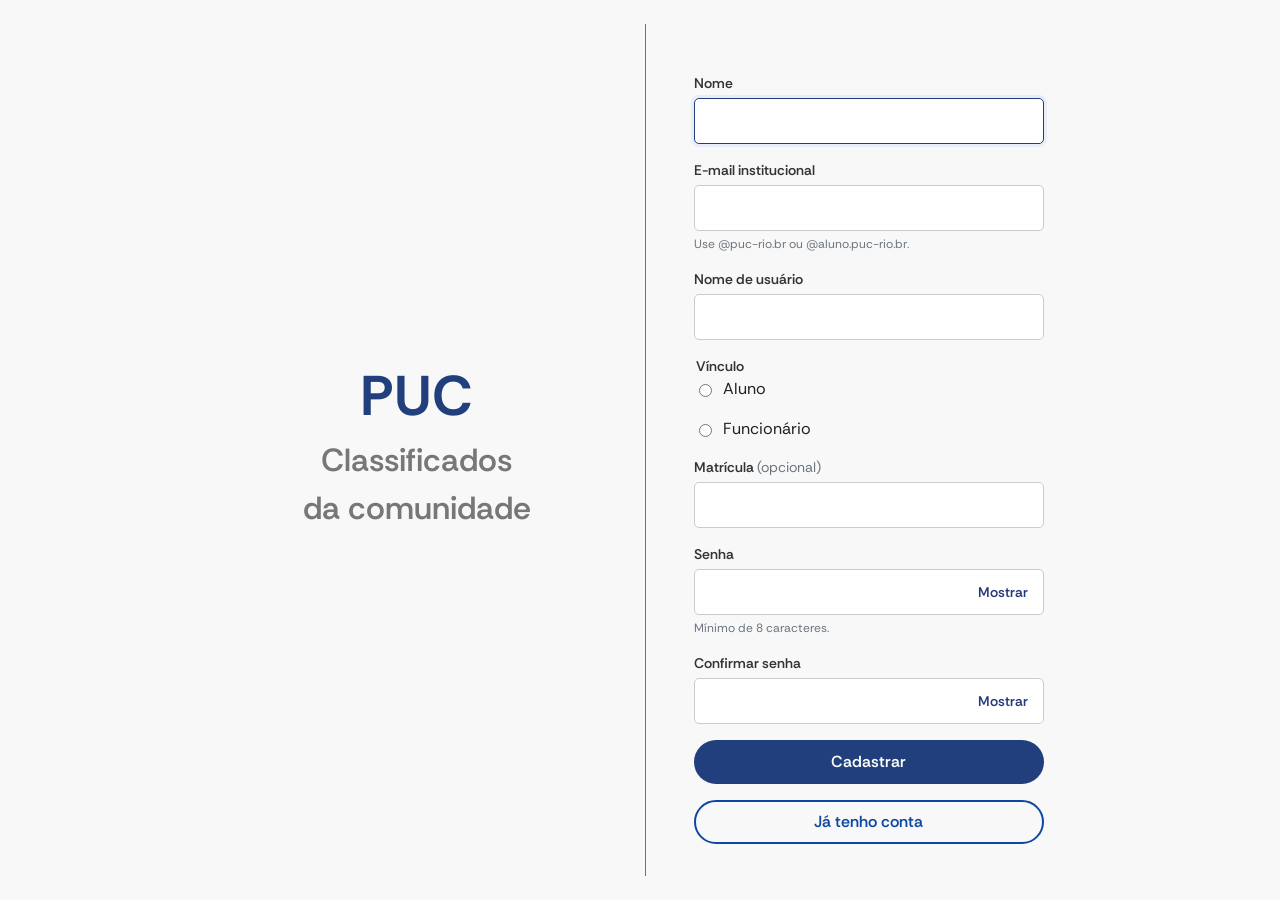
==== front/cadastro/index.html @ 0732c785 "[FRONT] implement login, registration, and email confirmation screens - Added tests for email confir" ====
<!doctype html>
<html lang="pt-BR">
<head>
  <meta charset="utf-8">
  <meta name="viewport" content="width=device-width, initial-scale=1">
  <title>Criar conta · Classificados PUC</title>
  <link rel="preconnect" href="https://fonts.googleapis.com">
  <link rel="stylesheet" href="https://fonts.googleapis.com/css2?family=Rethink+Sans:wght@400;600;700&display=swap">
  <link rel="stylesheet" href="../css/tema.css">
</head>
<body>
  <main class="acesso">
    <div class="acesso__marca">
      <div class="acesso__sigla">PUC</div>
      <div class="acesso__titulo">Classificados<br>da comunidade</div>
    </div>
    <div class="acesso__divisor" aria-hidden="true"></div>
    <div class="acesso__formulario">
      <section id="secao-formulario">
        <h1 class="visualmente-oculto">Criar conta</h1>
        <form class="formulario" id="form-cadastro" novalidate>
          <div id="alerta" role="alert"></div>
          <div class="campo">
            <label class="campo__rotulo" for="campo-nome">Nome</label>
            <input class="campo__entrada" id="campo-nome" name="nome" autocomplete="name" autofocus>
            <span class="campo__erro" id="campo-nome-erro"></span>
          </div>
          <div class="campo">
            <label class="campo__rotulo" for="campo-email">E-mail institucional</label>
            <input class="campo__entrada" id="campo-email" name="email" type="email" autocomplete="email">
            <span class="campo__ajuda">Use @puc-rio.br ou @aluno.puc-rio.br.</span>
            <span class="campo__erro" id="campo-email-erro"></span>
          </div>
          <div class="campo">
            <label class="campo__rotulo" for="campo-nome-usuario">Nome de usuário</label>
            <input class="campo__entrada" id="campo-nome-usuario" name="nome_usuario" autocomplete="username">
            <span class="campo__erro" id="campo-nome-usuario-erro"></span>
          </div>
          <fieldset class="campo opcoes" aria-describedby="campo-vinculo-erro">
            <legend class="campo__rotulo">Vínculo</legend>
            <label class="opcoes__item"><input type="radio" name="vinculo" value="aluno"> Aluno</label>
            <label class="opcoes__item"><input type="radio" name="vinculo" value="funcionario"> Funcionário</label>
          </fieldset>
          <span class="campo__erro" id="campo-vinculo-erro"></span>
          <div class="campo">
            <label class="campo__rotulo" for="campo-matricula">Matrícula <span class="campo__opcional">(opcional)</span></label>
            <input class="campo__entrada" id="campo-matricula" name="matricula" inputmode="numeric" autocomplete="off">
            <span class="campo__erro" id="campo-matricula-erro"></span>
          </div>
          <div class="campo">
            <label class="campo__rotulo" for="campo-senha">Senha</label>
            <div class="campo-senha">
              <input class="campo__entrada" id="campo-senha" name="senha" type="password" autocomplete="new-password">
              <button class="campo-senha__alternar" type="button" aria-pressed="false" aria-label="Mostrar senha">Mostrar</button>
            </div>
            <span class="campo__ajuda">Mínimo de 8 caracteres.</span>
            <span class="campo__erro" id="campo-senha-erro"></span>
          </div>
          <div class="campo">
            <label class="campo__rotulo" for="campo-confirmacao-senha">Confirmar senha</label>
            <div class="campo-senha">
              <input class="campo__entrada" id="campo-confirmacao-senha" name="confirmacao_senha" type="password" autocomplete="new-password">
              <button class="campo-senha__alternar" type="button" aria-pressed="false" aria-label="Mostrar confirmação da senha">Mostrar</button>
            </div>
            <span class="campo__erro" id="campo-confirmacao-senha-erro"></span>
          </div>
          <button class="botao botao--primario botao--bloco" type="submit">Cadastrar</button>
          <a class="botao botao--contorno botao--bloco" href="../entrar/">Já tenho conta</a>
        </form>
      </section>

      <section id="secao-verifique" hidden>
        <h1 tabindex="-1">Verifique seu e-mail</h1>
        <p class="alerta alerta--info" role="status" style="margin: var(--espaco-4) 0">
          Enviamos um link de confirmação para <strong id="email-enviado"></strong>.
          Ele vale por 15 minutos.
        </p>
        <form class="formulario" id="reenvio" novalidate>
          <div class="campo">
            <label class="campo__rotulo" for="reenvio-email">E-mail institucional</label>
            <input class="campo__entrada" id="reenvio-email" name="email" type="email" autocomplete="email">
            <span class="campo__erro" id="reenvio-email-erro"></span>
          </div>
          <button class="botao botao--contorno botao--bloco" type="submit">Reenviar link</button>
          <div data-aviso role="status"></div>
        </form>
        <a class="botao botao--primario botao--bloco" href="../entrar/" style="margin-top: var(--espaco-4)">Ir para a entrada</a>
      </section>
    </div>
  </main>
  <script type="module" src="../js/paginas/cadastro.js"></script>
</body>
</html>
---- front/css/tema.css ----
/*
 * Tema do Classificados PUC.
 *
 * Inspirado no visual do Ambiente de Aprendizagem On-line da PUC-Rio
 * (ead.puc-rio.br): fonte Rethink Sans, fundo claro, azul institucional e
 * botões em pílula. Os componentes de classificado (cartão de anúncio, preço,
 * etiquetas) são próprios deste projeto.
 *
 * Como usar em qualquer página:
 *   <link rel="preconnect" href="https://fonts.googleapis.com">
 *   <link rel="stylesheet" href="https://fonts.googleapis.com/css2?family=Rethink+Sans:wght@400;600;700&display=swap">
 *   <link rel="stylesheet" href="/css/tema.css">
 *
 * Regras para o grupo:
 *   - Use as variáveis de :root, nunca cores ou medidas soltas.
 *   - Use as classes de componente abaixo antes de criar novas.
 *   - Estilo específico de uma tela vai em um CSS da própria tela.
 *   - Veja todos os componentes em /guia-de-estilo/.
 */

/* ------------------------------------------------------------------ */
/* 1. Tokens                                                           */
/* ------------------------------------------------------------------ */

:root {
  /* Marca (valores do login do EAD PUC-Rio) */
  --cor-primaria: #213f7c;
  --cor-primaria-escura: #030053;
  --cor-primaria-clara: #e8edf7;
  --cor-link: #273a7c;
  --cor-destaque-contorno: #0d47a1;

  /* Classificados: preço e selo de destaque */
  --cor-preco: #0b6b3a;
  --cor-selo: #ffd166;
  --cor-selo-texto: #3d2c00;

  /* Neutros */
  --cor-fundo: #f8f8f8;
  --cor-superficie: #ffffff;
  --cor-texto: #1d2125;
  --cor-texto-rotulo: #333333;
  --cor-texto-suave: #6c757d;
  --cor-titulo-marca: #777777;
  --cor-borda: #cccccc;
  --cor-borda-suave: #dee2e6;
  --cor-divisor: #6c757d;

  /* Estados */
  --cor-erro: #b3261e;
  --cor-erro-fundo: #fdecea;
  --cor-sucesso: #1e7b34;
  --cor-sucesso-fundo: #e7f5ea;
  --cor-aviso: #8a5300;
  --cor-aviso-fundo: #fff4e0;
  --cor-info-fundo: var(--cor-primaria-clara);
  --cor-foco: #4c8dff;

  /* Tipografia */
  --fonte-base: "Rethink Sans", system-ui, -apple-system, "Segoe UI", Roboto, sans-serif;
  --texto-xs: 0.75rem;
  --texto-sm: 0.875rem;
  --texto-md: 1rem;
  --texto-lg: 1.25rem;
  --texto-xl: 1.75rem;
  --texto-xxl: 2rem;
  --peso-normal: 400;
  --peso-semi: 600;
  --peso-forte: 700;

  /* Espaços */
  --espaco-1: 0.25rem;
  --espaco-2: 0.5rem;
  --espaco-3: 0.75rem;
  --espaco-4: 1rem;
  --espaco-5: 1.5rem;
  --espaco-6: 2rem;
  --espaco-7: 3rem;

  /* Formas */
  --raio-campo: 5px;
  --raio-cartao: 8px;
  --raio-pilula: 999px;
  --sombra-cartao: 0 1px 2px rgba(0, 0, 0, 0.06), 0 2px 8px rgba(0, 0, 0, 0.06);
  --sombra-cartao-hover: 0 4px 16px rgba(0, 0, 0, 0.12);

  /* Layout */
  --largura-conteudo: 1100px;
  --largura-formulario: 350px;
  --altura-cabecalho: 64px;
  --margem-lateral: 16px;
}

/* ------------------------------------------------------------------ */
/* 2. Base                                                             */
/* ------------------------------------------------------------------ */

*,
*::before,
*::after {
  box-sizing: border-box;
}

body {
  margin: 0;
  font-family: var(--fonte-base);
  font-size: var(--texto-md);
  line-height: 1.5;
  color: var(--cor-texto);
  background-color: var(--cor-fundo);
}

h1, h2, h3 {
  margin: 0 0 var(--espaco-4);
  line-height: 1.2;
}

h1 { font-size: var(--texto-xxl); font-weight: var(--peso-forte); }
h2 { font-size: var(--texto-xl); font-weight: var(--peso-semi); }
h3 { font-size: var(--texto-lg); font-weight: var(--peso-semi); }

p { margin: 0 0 var(--espaco-4); }

a {
  color: var(--cor-link);
  font-weight: var(--peso-semi);
  text-decoration: none;
}

a:hover { text-decoration: underline; }

:focus-visible {
  outline: 3px solid var(--cor-foco);
  outline-offset: 2px;
}

img { max-width: 100%; display: block; }

[hidden] { display: none !important; }

.visualmente-oculto {
  position: absolute;
  width: 1px;
  height: 1px;
  overflow: hidden;
  clip: rect(0 0 0 0);
  white-space: nowrap;
}

.container {
  width: 100%;
  max-width: var(--largura-conteudo);
  margin: 0 auto;
  padding: 0 var(--margem-lateral);
}

/* ------------------------------------------------------------------ */
/* 3. Cabeçalho (estilo da barra do EAD)                               */
/* ------------------------------------------------------------------ */

.cabecalho {
  position: sticky;
  top: 0;
  z-index: 10;
  background: var(--cor-superficie);
  border-bottom: 1px solid var(--cor-borda-suave);
}

.cabecalho__conteudo {
  display: flex;
  align-items: center;
  gap: var(--espaco-5);
  min-height: var(--altura-cabecalho);
}

.marca {
  display: flex;
  align-items: center;
  gap: var(--espaco-3);
  color: var(--cor-primaria);
  font-weight: var(--peso-forte);
  text-decoration: none;
}

.marca:hover { text-decoration: none; }

.marca__sigla {
  font-size: var(--texto-lg);
  line-height: 1;
  padding-right: var(--espaco-3);
  border-right: 1px solid var(--cor-borda);
}

.marca__nome {
  font-size: var(--texto-sm);
  font-weight: var(--peso-semi);
  text-transform: uppercase;
  letter-spacing: 0.04em;
  color: var(--cor-texto-rotulo);
}

.navegacao {
  display: flex;
  gap: var(--espaco-4);
  margin-right: auto;
}

.navegacao__item {
  padding: var(--espaco-4) 0;
  color: var(--cor-texto);
  font-weight: var(--peso-normal);
  border-bottom: 3px solid transparent;
}

.navegacao__item:hover { text-decoration: none; color: var(--cor-primaria); }

.navegacao__item[aria-current="page"] {
  border-bottom-color: var(--cor-primaria);
}

/* ------------------------------------------------------------------ */
/* 4. Layout das telas de acesso (logo | divisor | formulário)          */
/* ------------------------------------------------------------------ */

.acesso {
  display: flex;
  align-items: center;
  justify-content: center;
  min-height: 100vh;
  padding: var(--espaco-5) var(--margem-lateral);
}

.acesso__marca {
  flex: 1;
  max-width: 360px;
  text-align: center;
}

.acesso__sigla {
  font-size: 3.5rem;
  font-weight: var(--peso-forte);
  color: var(--cor-primaria);
  line-height: 1;
}

.acesso__titulo {
  margin-top: var(--espaco-3);
  font-size: var(--texto-xxl);
  font-weight: var(--peso-semi);
  color: var(--cor-titulo-marca);
}

.acesso__divisor {
  align-self: stretch;
  width: 1px;
  margin: 0 var(--espaco-7);
  background: var(--cor-divisor);
}

.acesso__formulario {
  flex: 1;
  width: 100%;
  max-width: var(--largura-formulario);
}

@media (max-width: 768px) {
  .acesso { flex-direction: column; }
  .acesso__divisor { width: 80%; height: 1px; margin: var(--espaco-5) 0; align-self: center; }
  .acesso__sigla { font-size: 2.5rem; }
  .acesso__titulo { font-size: var(--texto-xl); }
}

/* ------------------------------------------------------------------ */
/* 5. Formulários                                                      */
/* ------------------------------------------------------------------ */

.formulario {
  display: flex;
  flex-direction: column;
  gap: var(--espaco-4);
}

.campo {
  display: flex;
  flex-direction: column;
  gap: var(--espaco-1);
}

.campo__rotulo {
  font-size: var(--texto-sm);
  font-weight: var(--peso-semi);
  color: var(--cor-texto-rotulo);
}

.campo__opcional {
  font-weight: var(--peso-normal);
  color: var(--cor-texto-suave);
}

.campo__entrada {
  width: 100%;
  padding: 10px;
  font: inherit;
  color: var(--cor-texto);
  background: var(--cor-superficie);
  border: 1px solid var(--cor-borda);
  border-radius: var(--raio-campo);
}

.campo__entrada:focus-visible {
  outline: none;
  border-color: var(--cor-primaria);
  box-shadow: 0 0 0 3px var(--cor-primaria-clara);
}

.campo__entrada[aria-invalid="true"] {
  border-color: var(--cor-erro);
}

.campo__ajuda {
  font-size: var(--texto-xs);
  color: var(--cor-texto-suave);
}

.campo__erro {
  font-size: var(--texto-sm);
  color: var(--cor-erro);
}

.campo__erro:empty { display: none; }

/* Senha com botão de mostrar/ocultar */
.campo-senha {
  position: relative;
}

.campo-senha .campo__entrada {
  padding-right: 5.5rem;
}

.campo-senha__alternar {
  position: absolute;
  top: 50%;
  right: var(--espaco-2);
  transform: translateY(-50%);
  padding: var(--espaco-1) var(--espaco-2);
  font: inherit;
  font-size: var(--texto-sm);
  font-weight: var(--peso-semi);
  color: var(--cor-link);
  background: none;
  border: none;
  border-radius: var(--raio-campo);
  cursor: pointer;
}

/* Grupo de opções (ex.: vínculo) */
.opcoes {
  display: flex;
  gap: var(--espaco-4);
  margin: 0;
  padding: 0;
  border: none;
}

.opcoes__item {
  display: flex;
  align-items: center;
  gap: var(--espaco-2);
  font-size: var(--texto-md);
}

/* ------------------------------------------------------------------ */
/* 6. Botões                                                           */
/* ------------------------------------------------------------------ */

.botao {
  display: inline-flex;
  align-items: center;
  justify-content: center;
  gap: var(--espaco-2);
  min-height: 40px;
  padding: var(--espaco-2) var(--espaco-5);
  font: inherit;
  font-weight: var(--peso-semi);
  text-decoration: none;
  border: 2px solid transparent;
  border-radius: var(--raio-pilula);
  cursor: pointer;
}

.botao:hover { text-decoration: none; }

.botao--primario {
  color: #ffffff;
  background: var(--cor-primaria);
}

.botao--primario:hover { background: var(--cor-primaria-escura); }

.botao--contorno {
  color: var(--cor-destaque-contorno);
  background: transparent;
  border-color: var(--cor-destaque-contorno);
}

.botao--contorno:hover { background: var(--cor-primaria-clara); }

.botao--texto {
  padding-left: var(--espaco-2);
  padding-right: var(--espaco-2);
  color: var(--cor-link);
  background: transparent;
}

.botao--bloco { width: 100%; }

.botao:disabled,
.botao[aria-busy="true"] {
  opacity: 0.6;
  cursor: not-allowed;
}

/* ------------------------------------------------------------------ */
/* 7. Alertas e mensagens                                              */
/* ------------------------------------------------------------------ */

.alerta {
  padding: var(--espaco-3) var(--espaco-4);
  font-size: var(--texto-sm);
  border-left: 4px solid currentColor;
  border-radius: var(--raio-campo);
}

.alerta:empty { display: none; }

.alerta--erro { color: var(--cor-erro); background: var(--cor-erro-fundo); }
.alerta--sucesso { color: var(--cor-sucesso); background: var(--cor-sucesso-fundo); }
.alerta--aviso { color: var(--cor-aviso); background: var(--cor-aviso-fundo); }
.alerta--info { color: var(--cor-primaria); background: var(--cor-info-fundo); }

/* ------------------------------------------------------------------ */
/* 8. Cartões e componentes de classificado                            */
/* ------------------------------------------------------------------ */

.painel {
  padding: var(--espaco-5);
  background: var(--cor-superficie);
  border: 1px solid var(--cor-borda-suave);
  border-radius: var(--raio-cartao);
}

.grade-anuncios {
  display: grid;
  grid-template-columns: repeat(auto-fill, minmax(220px, 1fr));
  gap: var(--espaco-4);
}

.anuncio {
  display: flex;
  flex-direction: column;
  overflow: hidden;
  color: inherit;
  background: var(--cor-superficie);
  border: 1px solid var(--cor-borda-suave);
  border-radius: var(--raio-cartao);
  box-shadow: var(--sombra-cartao);
  transition: box-shadow 0.15s ease;
}

.anuncio:hover {
  text-decoration: none;
  box-shadow: var(--sombra-cartao-hover);
}

.anuncio__imagem {
  aspect-ratio: 4 / 3;
  width: 100%;
  object-fit: cover;
  background: var(--cor-primaria-clara);
}

.anuncio__corpo {
  display: flex;
  flex-direction: column;
  gap: var(--espaco-1);
  padding: var(--espaco-3) var(--espaco-4) var(--espaco-4);
}

.anuncio__preco {
  font-size: var(--texto-lg);
  font-weight: var(--peso-forte);
  color: var(--cor-preco);
}

.anuncio__titulo {
  margin: 0;
  font-size: var(--texto-md);
  font-weight: var(--peso-semi);
  color: var(--cor-link);
}

.anuncio__meta {
  font-size: var(--texto-sm);
  color: var(--cor-texto-suave);
}

.etiqueta {
  display: inline-block;
  align-self: flex-start;
  padding: 2px var(--espaco-3);
  font-size: var(--texto-xs);
  font-weight: var(--peso-semi);
  color: var(--cor-primaria);
  background: var(--cor-primaria-clara);
  border-radius: var(--raio-pilula);
}

.etiqueta--destaque {
  color: var(--cor-selo-texto);
  background: var(--cor-selo);
}

/* Filtros por categoria */
.filtros {
  display: flex;
  flex-wrap: wrap;
  gap: var(--espaco-2);
}

.filtro {
  padding: var(--espaco-1) var(--espaco-4);
  font: inherit;
  font-size: var(--texto-sm);
  color: var(--cor-texto);
  background: var(--cor-superficie);
  border: 1px solid var(--cor-borda);
  border-radius: var(--raio-pilula);
  cursor: pointer;
}

.filtro[aria-pressed="true"] {
  color: #ffffff;
  background: var(--cor-primaria);
  border-color: var(--cor-primaria);
}
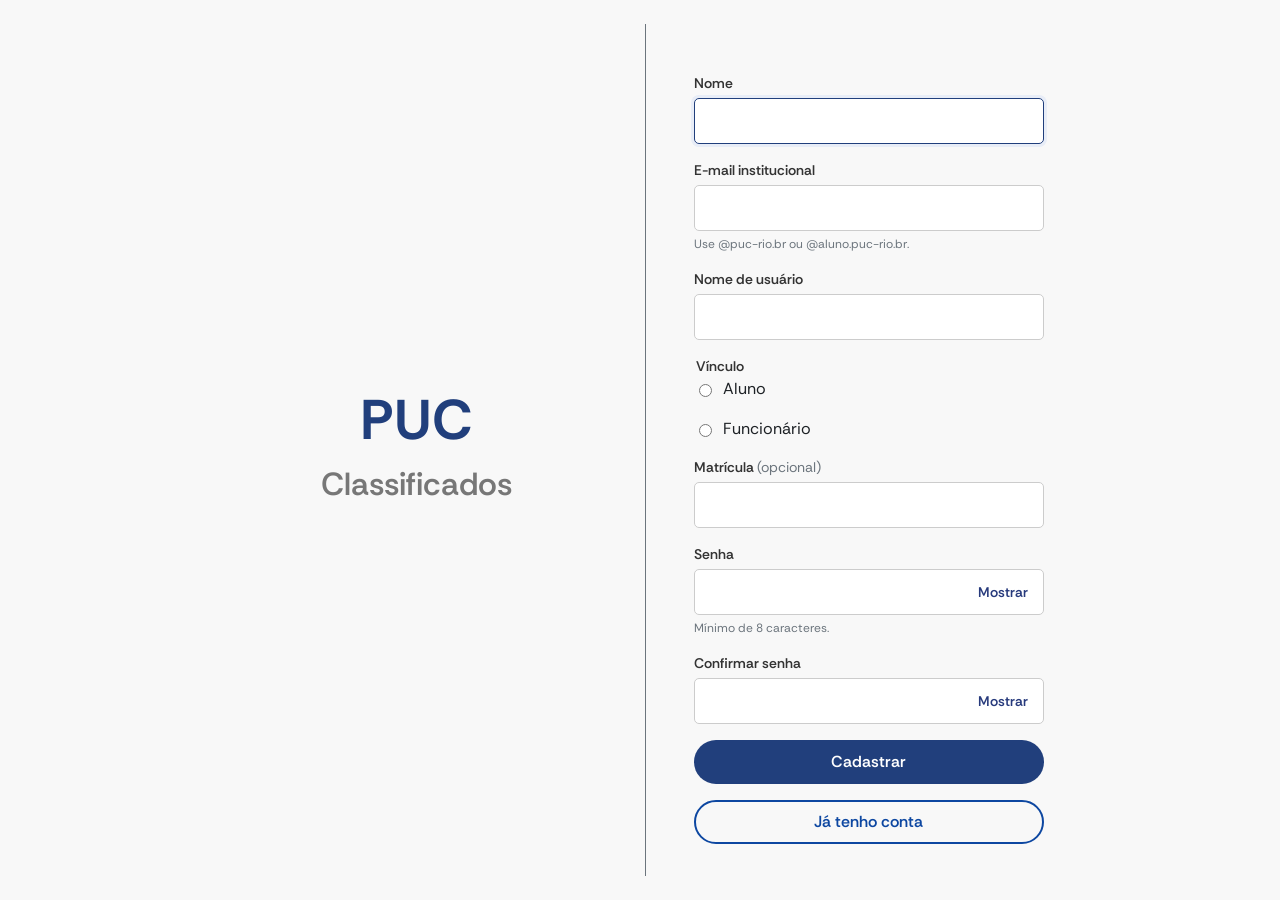
==== commit c417c8b2: "[Proj-30] e [Proj-27] - Tela de perfil e formulário feat: implement user profile page and related fu" ====
--- a/front/cadastro/index.html
+++ b/front/cadastro/index.html
@@ -12,7 +12,7 @@
   <main class="acesso">
     <div class="acesso__marca">
       <div class="acesso__sigla">PUC</div>
-      <div class="acesso__titulo">Classificados<br>da comunidade</div>
+      <div class="acesso__titulo">Classificados</div>
     </div>
     <div class="acesso__divisor" aria-hidden="true"></div>
     <div class="acesso__formulario">
